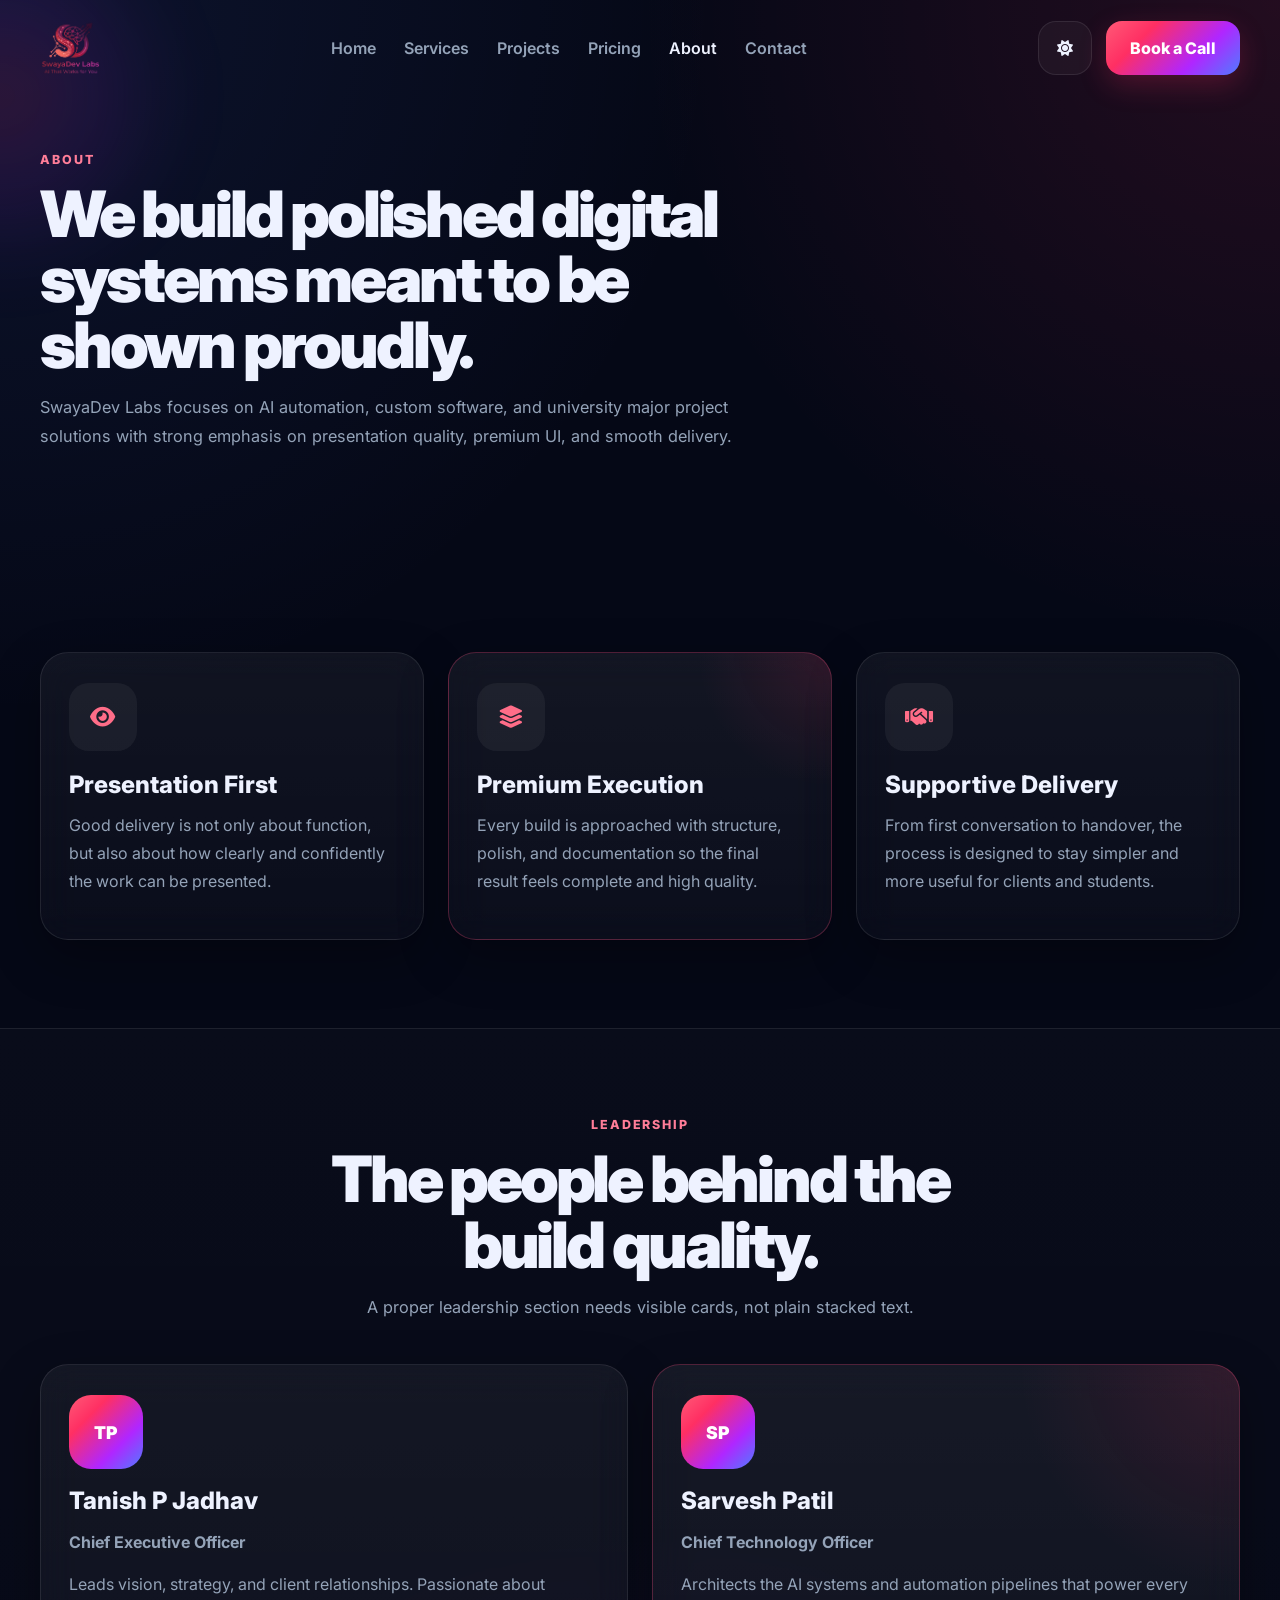
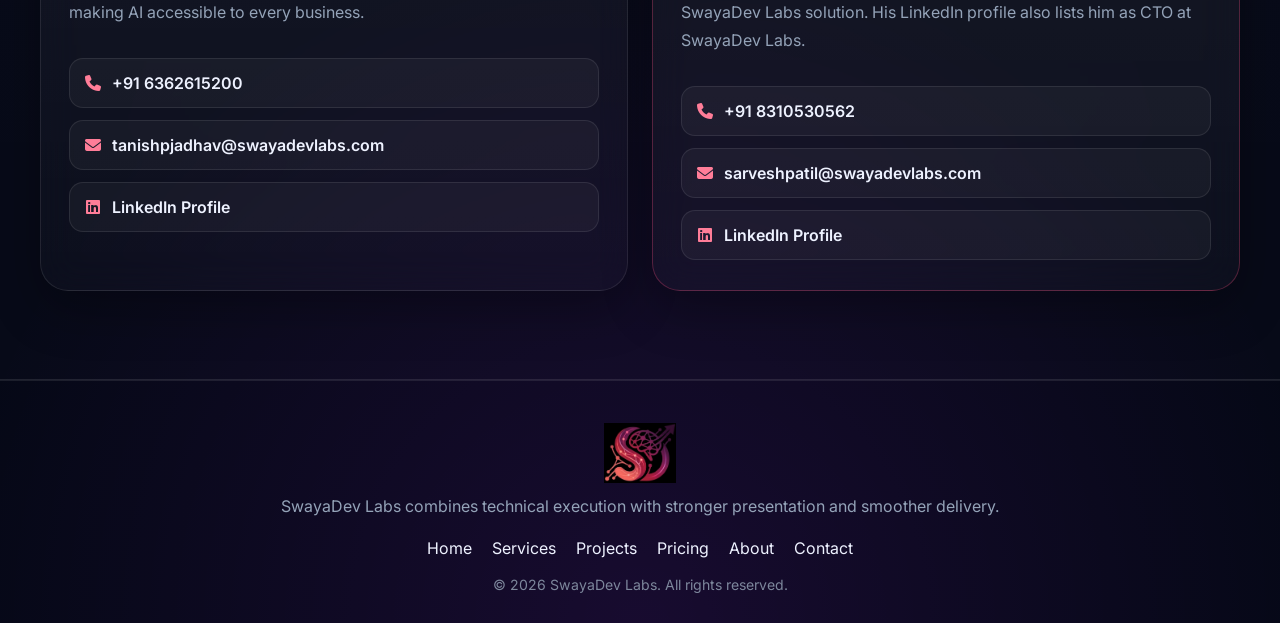
==== about.html @ 5467fce9 "New Update" ====
<!DOCTYPE html>
<html lang="en">
<head>
  <meta charset="UTF-8" />
  <meta name="viewport" content="width=device-width, initial-scale=1.0"/>
  <title>About | SwayaDev Labs</title>
  <link rel="stylesheet" href="style.css" />
  <link href="https://fonts.googleapis.com/css2?family=Inter:wght@300;400;500;600;700;800;900&display=swap" rel="stylesheet"/>
  <link rel="icon" type="image/png" href="Logo 2.1.jpeg" />
  <link rel="stylesheet" href="https://cdnjs.cloudflare.com/ajax/libs/font-awesome/6.5.0/css/all.min.css"/>
</head>
<body>
  <div class="cursor-glow"></div>
  <div class="noise-overlay"></div>

  <div class="page-shell">
    <nav class="topbar" id="topbar">
      <div class="container nav-wrap">
        <a href="index.html"><img src="Logo 2.0.1.1.png" alt="SwayaDev Labs" class="logo-img"></a>

        <ul class="nav-links" id="navLinks">
          <li><a href="index.html">Home</a></li>
          <li><a href="services.html">Services</a></li>
          <li><a href="projects.html">Projects</a></li>
          <li><a href="pricing.html">Pricing</a></li>
          <li><a class="active" href="about.html">About</a></li>
          <li><a href="contact.html">Contact</a></li>
        </ul>

        <div class="nav-right">
          <button class="theme-toggle" id="themeToggle" aria-label="Toggle theme"></button>
          <a href="contact.html" class="btn-primary">Book a Call</a>
          <button class="hamburger" id="hamburger" aria-label="Open menu">
            <span></span><span></span><span></span>
          </button>
        </div>
      </div>
    </nav>

    <section class="page-hero">
      <div class="container">
        <div class="section-head reveal">
          <div class="section-tag">About</div>
          <h1>We build polished digital systems meant to be shown proudly.</h1>
          <p>SwayaDev Labs focuses on AI automation, custom software, and university major project solutions with strong emphasis on presentation quality, premium UI, and smooth delivery.</p>
        </div>
      </div>
    </section>

    <section class="section">
      <div class="container">
        <div class="about-card-grid-fixed">
          <article class="about-card-fixed stagger-up">
            <div class="about-icon-fixed"><i class="fas fa-eye"></i></div>
            <h3>Presentation First</h3>
            <p>Good delivery is not only about function, but also about how clearly and confidently the work can be presented.</p>
          </article>

          <article class="about-card-fixed about-card-featured-fixed stagger-up">
            <div class="about-icon-fixed"><i class="fas fa-layer-group"></i></div>
            <h3>Premium Execution</h3>
            <p>Every build is approached with structure, polish, and documentation so the final result feels complete and high quality.</p>
          </article>

          <article class="about-card-fixed stagger-up">
            <div class="about-icon-fixed"><i class="fas fa-handshake"></i></div>
            <h3>Supportive Delivery</h3>
            <p>From first conversation to handover, the process is designed to stay simpler and more useful for clients and students.</p>
          </article>
        </div>
      </div>
    </section>

    <section class="section section-dark">
      <div class="container">
        <div class="section-head center reveal">
          <div class="section-tag">Leadership</div>
          <h2>The people behind the build quality.</h2>
          <p>A proper leadership section needs visible cards, not plain stacked text.</p>
        </div>

        <div class="leader-grid-fixed">
  <article class="leader-card-fixed stagger-up">
    <div class="leader-avatar-fixed">TP</div>
    <h3>Tanish P Jadhav</h3>
    <p class="leader-role-fixed">Chief Executive Officer</p>
    <p>Leads vision, strategy, and client relationships. Passionate about making AI accessible to every business.</p>

    <div class="leader-contact-fixed">
      <a href="tel:+916362615200"><i class="fas fa-phone"></i> +91 6362615200</a>
      <a href="mailto:tanishpjadhav@swayadevlabs.com"><i class="fas fa-envelope"></i> tanishpjadhav@swayadevlabs.com</a>
      <a href="https://www.linkedin.com/in/tanish-p-jadhav/" target="_blank" rel="noopener noreferrer">
        <i class="fab fa-linkedin"></i> LinkedIn Profile
      </a>
    </div>
  </article>

  <article class="leader-card-fixed leader-card-featured-fixed stagger-up">
    <div class="leader-avatar-fixed">SP</div>
    <h3>Sarvesh Patil</h3>
    <p class="leader-role-fixed">Chief Technology Officer</p>
    <p>Architects the AI systems and automation pipelines that power every SwayaDev Labs solution. His LinkedIn profile also lists him as CTO at SwayaDev Labs.</p>

    <div class="leader-contact-fixed">
      <a href="tel:+918310530562"><i class="fas fa-phone"></i> +91 8310530562</a>
      <a href="mailto:sarveshpatil@swayadevlabs.com"><i class="fas fa-envelope"></i> sarveshpatil@swayadevlabs.com</a>
      <a href="https://www.linkedin.com/in/sarvesh-patil-13b0a2276" target="_blank" rel="noopener noreferrer">
        <i class="fab fa-linkedin"></i> LinkedIn Profile
      </a>
    </div>
  </article>
</div>
      </div>
    </section>

    <footer class="footer">
      <div class="container">
        <img src="Logo 2.1.jpeg" alt="SwayaDev Labs" class="footer-logo-img">
        <p>SwayaDev Labs combines technical execution with stronger presentation and smoother delivery.</p>
        <div class="footer-links">
          <a href="index.html">Home</a>
          <a href="services.html">Services</a>
          <a href="projects.html">Projects</a>
          <a href="pricing.html">Pricing</a>
          <a href="about.html">About</a>
          <a href="contact.html">Contact</a>
        </div>
        <div class="copy">© 2026 SwayaDev Labs. All rights reserved.</div>
      </div>
    </footer>
  </div>

  <script src="script.js"></script>
</body>
</html>
---- style.css ----
*,
*::before,
*::after {
  margin: 0;
  padding: 0;
  box-sizing: border-box;
}

:root {
  --bg: #050816;
  --surface: rgba(15, 23, 42, 0.82);
  --border: rgba(255, 255, 255, 0.09);
  --text: #eef2ff;
  --muted: #94a3b8;
  --accent: #ff2f63;
  --success: #39d98a;
  --grad: linear-gradient(135deg, #ff5a77 0%, #ff2f63 28%, #b026ff 68%, #4f7cff 100%);
  --shadow: 0 18px 50px rgba(0, 0, 0, 0.30);
  --radius: 24px;
  --header-height: 96px;
}

body.light-mode {
  --bg: #f5f7ff;
  --surface: rgba(255, 255, 255, 0.9);
  --border: rgba(15, 23, 42, 0.08);
  --text: #101828;
  --muted: #475467;
  --shadow: 0 14px 34px rgba(15, 23, 42, 0.08);
}

html {
  scroll-behavior: smooth;
}

body {
  font-family: 'Inter', sans-serif;
  background:
    radial-gradient(circle at top left, rgba(79,124,255,0.10), transparent 28%),
    radial-gradient(circle at top right, rgba(255,47,99,0.12), transparent 25%),
    radial-gradient(circle at bottom center, rgba(176,38,255,0.11), transparent 30%),
    var(--bg);
  color: var(--text);
  overflow-x: hidden;
  transition: background 0.35s ease, color 0.35s ease;
  padding-top: var(--header-height);
}

a {
  color: inherit;
  text-decoration: none;
}

img {
  max-width: 100%;
  display: block;
}

input,
textarea,
button {
  font: inherit;
}

.noise-overlay {
  position: fixed;
  inset: 0;
  pointer-events: none;
  opacity: 0.18;
  background-image:
    linear-gradient(rgba(255,255,255,0.018) 1px, transparent 1px),
    linear-gradient(90deg, rgba(255,255,255,0.018) 1px, transparent 1px);
  background-size: 28px 28px;
  z-index: 0;
}

.cursor-glow {
  position: fixed;
  width: 400px;
  height: 400px;
  border-radius: 50%;
  background: radial-gradient(circle, rgba(255,47,99,0.16), rgba(176,38,255,0.10), transparent 66%);
  pointer-events: none;
  transform: translate(-50%, -50%);
  filter: blur(34px);
  z-index: 1;
}

.page-shell {
  position: relative;
  z-index: 2;
}

.container {
  width: min(1200px, calc(100% - 48px));
  margin: 0 auto;
}

.section {
  padding: 88px 0;
}

.section-tight {
  padding: 54px 0;
}

.page-hero {
  padding: 56px 0 70px;
}

.section-dark {
  background: linear-gradient(180deg, rgba(255,255,255,0.02), rgba(255,255,255,0.01));
  border-top: 1px solid var(--border);
  border-bottom: 1px solid var(--border);
}

.section-tag {
  color: #ff7d98;
  text-transform: uppercase;
  letter-spacing: 0.16em;
  font-weight: 800;
  font-size: 0.78rem;
  margin-bottom: 14px;
}

.section-head {
  max-width: 760px;
  margin-bottom: 42px;
}

.section-head.center {
  text-align: center;
  margin-left: auto;
  margin-right: auto;
}

.section-head h1,
.section-head h2 {
  font-size: clamp(2.2rem, 5vw, 4.8rem);
  line-height: 1.02;
  font-weight: 900;
  letter-spacing: -0.05em;
  margin-bottom: 16px;
}

.section-head p {
  color: var(--muted);
  line-height: 1.8;
  font-size: 1.02rem;
  max-width: 760px;
}

.gradient-text {
  background: var(--grad);
  -webkit-background-clip: text;
  -webkit-text-fill-color: transparent;
}

.topbar {
  position: fixed;
  top: 0;
  left: 0;
  width: 100%;
  z-index: 1000;
  min-height: var(--header-height);
  padding: 14px 0;
  display: flex;
  align-items: center;
  transition: all 0.3s ease;
}

.topbar.scrolled {
  background: rgba(5, 8, 22, 0.76);
  backdrop-filter: blur(18px);
  box-shadow: 0 1px 0 var(--border);
}

body.light-mode .topbar.scrolled {
  background: rgba(255,255,255,0.82);
}

.nav-wrap {
  display: flex;
  align-items: center;
  justify-content: space-between;
  gap: 20px;
}

.logo-img {
  height: 56px;
  width: auto;
  object-fit: contain;
  flex-shrink: 0;
}

.nav-links {
  list-style: none;
  display: flex;
  align-items: center;
  gap: 28px;
  flex: 1;
  justify-content: center;
}

.nav-links a {
  font-size: 1rem;
  color: var(--muted);
  font-weight: 600;
}

.nav-links a:hover,
.nav-links a.active {
  color: var(--text);
}

.nav-right {
  display: flex;
  align-items: center;
  gap: 14px;
  flex-shrink: 0;
}

.theme-toggle,
.hamburger {
  width: 54px;
  height: 54px;
  border-radius: 18px;
  border: 1px solid var(--border);
  background: rgba(255,255,255,0.04);
  color: var(--text);
  cursor: pointer;
}

.theme-toggle {
  display: inline-flex;
  align-items: center;
  justify-content: center;
}

.hamburger {
  display: none;
  flex-direction: column;
  justify-content: center;
  align-items: center;
  gap: 5px;
}

.hamburger span {
  width: 18px;
  height: 2px;
  background: var(--text);
  border-radius: 999px;
}

.btn-primary,
.btn-secondary {
  display: inline-flex;
  align-items: center;
  justify-content: center;
  min-height: 54px;
  padding: 14px 24px;
  border-radius: 16px;
  font-weight: 800;
  transition: transform 0.2s ease;
}

.btn-primary {
  background: var(--grad);
  color: #fff;
  box-shadow: 0 10px 28px rgba(255,47,99,0.22);
}

.btn-secondary {
  background: rgba(255,255,255,0.04);
  border: 1px solid var(--border);
  color: var(--text);
}

.btn-primary:hover,
.btn-secondary:hover {
  transform: translateY(-2px);
}

.hero {
  padding: 64px 0 92px;
}

.hero-grid {
  display: grid;
  grid-template-columns: minmax(0, 1fr) minmax(420px, 560px);
  gap: 56px;
  align-items: center;
}

.hero-copy h1 {
  font-size: clamp(2.8rem, 6vw, 5.4rem);
  line-height: 0.98;
  font-weight: 900;
  letter-spacing: -0.06em;
  margin-bottom: 18px;
}

.hero-copy p {
  color: var(--muted);
  line-height: 1.85;
  font-size: 1.04rem;
  margin-bottom: 28px;
  max-width: 680px;
}

.hero-actions {
  display: flex;
  gap: 14px;
  flex-wrap: wrap;
  margin-bottom: 24px;
}

.hero-pills {
  display: flex;
  flex-wrap: wrap;
  gap: 12px;
}

.hero-pill {
  padding: 10px 14px;
  border: 1px solid var(--border);
  border-radius: 999px;
  background: rgba(255,255,255,0.04);
  color: var(--text);
  font-size: 0.9rem;
}

.hero-visual {
  min-width: 0;
}

.hero-showcase {
  position: relative;
  padding: 28px 0;
}

.showcase-main-card {
  position: relative;
  border-radius: 34px;
  border: 1px solid var(--border);
  background:
    radial-gradient(circle at top right, rgba(255,47,99,0.10), transparent 26%),
    radial-gradient(circle at bottom left, rgba(79,124,255,0.10), transparent 24%),
    linear-gradient(180deg, rgba(255,255,255,0.05), rgba(255,255,255,0.025));
  backdrop-filter: blur(18px);
  box-shadow: var(--shadow);
  padding: 28px;
  min-height: 520px;
  overflow: hidden;
}

.showcase-top {
  display: flex;
  justify-content: space-between;
  align-items: flex-start;
  gap: 18px;
  margin-bottom: 18px;
}

.showcase-top h3 {
  font-size: 1.7rem;
  line-height: 1.15;
  font-weight: 800;
  max-width: 320px;
}

.showcase-mini-pill {
  padding: 12px 16px;
  border-radius: 999px;
  border: 1px solid var(--border);
  background: rgba(255,255,255,0.05);
  font-size: 0.9rem;
  font-weight: 800;
  white-space: nowrap;
}

.showcase-text {
  color: var(--muted);
  line-height: 1.8;
  margin-bottom: 22px;
  max-width: 92%;
}

.showcase-stats {
  display: grid;
  grid-template-columns: repeat(2, 1fr);
  gap: 16px;
  margin-bottom: 22px;
}

.mini-stat-card {
  border: 1px solid var(--border);
  background: rgba(255,255,255,0.04);
  border-radius: 22px;
  padding: 18px;
}

.mini-stat-label {
  display: inline-block;
  color: #ff8da5;
  font-size: 0.78rem;
  font-weight: 800;
  text-transform: uppercase;
  letter-spacing: 0.12em;
  margin-bottom: 10px;
}

.mini-stat-card strong {
  display: block;
  font-size: 1.6rem;
  line-height: 1;
  margin-bottom: 8px;
}

.mini-stat-card p {
  color: var(--muted);
  line-height: 1.6;
  font-size: 0.95rem;
}

.showcase-chart-card {
  position: relative;
  border: 1px solid var(--border);
  background: rgba(255,255,255,0.04);
  border-radius: 28px;
  padding: 20px;
  min-height: 180px;
}

.hero-chart-label {
  display: inline-flex;
  padding: 10px 16px;
  border-radius: 999px;
  background: rgba(255,255,255,0.05);
  border: 1px solid var(--border);
  font-size: 0.92rem;
  font-weight: 800;
  margin-bottom: 18px;
}

.clean-bars {
  height: 110px;
  display: flex;
  align-items: flex-end;
  gap: 14px;
}

.clean-bars span {
  flex: 1;
  background: var(--grad);
  border-radius: 20px 20px 10px 10px;
  box-shadow: 0 12px 30px rgba(176, 38, 255, 0.16);
  animation: upDown 3s ease-in-out infinite;
}

.clean-bars span:nth-child(2) { animation-delay: .15s; }
.clean-bars span:nth-child(3) { animation-delay: .3s; }
.clean-bars span:nth-child(4) { animation-delay: .45s; }
.clean-bars span:nth-child(5) { animation-delay: .6s; }

.floating-note {
  position: absolute;
  display: inline-flex;
  align-items: center;
  gap: 10px;
  padding: 12px 16px;
  border-radius: 999px;
  border: 1px solid var(--border);
  background: var(--surface);
  backdrop-filter: blur(18px);
  box-shadow: var(--shadow);
  font-size: 0.9rem;
  font-weight: 700;
}

.note-one {
  top: 0;
  right: -12px;
}

.note-two {
  bottom: 8px;
  left: -18px;
}

.stats-grid,
.services-grid {
  display: grid;
  gap: 24px;
}

.stats-grid {
  grid-template-columns: repeat(4, 1fr);
}

.services-grid {
  grid-template-columns: repeat(3, 1fr);
}

.card,
.service-card,
.testimonial-card {
  background: linear-gradient(180deg, rgba(255,255,255,0.05), rgba(255,255,255,0.025));
  border: 1px solid var(--border);
  border-radius: 28px;
  box-shadow: var(--shadow);
  backdrop-filter: blur(18px);
  padding: 30px 26px;
}

.stat-card {
  text-align: center;
}

.stat-card h2 {
  font-size: 2.6rem;
  font-weight: 900;
  background: var(--grad);
  -webkit-background-clip: text;
  -webkit-text-fill-color: transparent;
}

.stat-card p {
  margin-top: 8px;
  color: var(--muted);
}

.icon-box {
  width: 68px;
  height: 68px;
  border-radius: 20px;
  background: rgba(255,255,255,0.05);
  color: #ff6d88;
  display: inline-flex;
  align-items: center;
  justify-content: center;
  font-size: 1.4rem;
  margin-bottom: 20px;
}

.service-card h3 {
  font-size: 1.35rem;
  margin-bottom: 12px;
  font-weight: 800;
}

.service-card p {
  color: var(--muted);
  line-height: 1.75;
  font-size: 1rem;
}

.service-card.featured {
  border-color: rgba(255,77,125,0.28);
  background:
    radial-gradient(circle at top right, rgba(255,47,99,0.12), transparent 28%),
    linear-gradient(180deg, rgba(255,255,255,0.06), rgba(255,255,255,0.028));
}

.badge {
  display: inline-flex;
  align-items: center;
  gap: 8px;
  padding: 8px 14px;
  border-radius: 999px;
  background: rgba(255,255,255,0.05);
  border: 1px solid var(--border);
  color: var(--text);
  font-size: 0.82rem;
  font-weight: 800;
  margin-bottom: 16px;
}

.badge.success {
  color: #7ef0b9;
}

.reveal,
.reveal-left,
.zoom-reveal,
.stagger-up {
  opacity: 0;
  transition: all 0.8s cubic-bezier(0.22, 1, 0.36, 1);
}

.reveal {
  transform: translateY(50px);
  filter: blur(10px);
}

.reveal-left {
  transform: translateX(-60px);
  filter: blur(10px);
}

.zoom-reveal {
  transform: scale(0.94);
  filter: blur(12px);
}

.stagger-up {
  transform: translateY(45px);
  filter: blur(8px);
}

.reveal.visible,
.reveal-left.visible,
.zoom-reveal.visible,
.stagger-up.visible {
  opacity: 1;
  transform: none;
  filter: blur(0);
}

.testimonial-slider {
  overflow: hidden;
  position: relative;
}

.testimonial-track {
  display: flex;
  width: 300%;
  transition: transform 0.6s ease;
}

.testimonial-card {
  flex: 0 0 100%;
  width: 100%;
}

.testimonial-card h3 {
  font-size: 1.2rem;
  margin-bottom: 10px;
}

.testimonial-card p {
  color: var(--muted);
  line-height: 1.7;
}

.testimonial-meta {
  display: flex;
  align-items: center;
  gap: 14px;
  margin-top: 18px;
}

.testimonial-avatar {
  width: 52px;
  height: 52px;
  border-radius: 16px;
  background: var(--grad);
  color: white;
  display: inline-flex;
  align-items: center;
  justify-content: center;
  font-weight: 800;
}

.slider-dots {
  display: flex;
  justify-content: center;
  gap: 10px;
  margin-top: 18px;
}

.slider-dot {
  width: 10px;
  height: 10px;
  border-radius: 999px;
  border: none;
  background: rgba(255,255,255,0.18);
  cursor: pointer;
}

.slider-dot.active {
  background: var(--accent);
}

.contact-form {
  display: grid;
  gap: 16px;
}

.form-row {
  display: grid;
  grid-template-columns: 1fr 1fr;
  gap: 16px;
}

.contact-form input,
.contact-form textarea {
  width: 100%;
  padding: 14px 16px;
  border-radius: 14px;
  border: 1px solid var(--border);
  background: rgba(255,255,255,0.04);
  color: var(--text);
  outline: none;
}

.contact-form textarea {
  resize: vertical;
  min-height: 160px;
}

.contact-form input::placeholder,
.contact-form textarea::placeholder {
  color: var(--muted);
}

.contact-form button {
  border: none;
  cursor: pointer;
}

.footer {
  border-top: 1px solid var(--border);
  padding: 42px 0 30px;
  text-align: center;
}

.footer-logo-img {
  height: 60px;
  margin: 0 auto 10px;
}

.footer p {
  color: var(--muted);
  line-height: 1.7;
}

.footer-links {
  display: flex;
  justify-content: center;
  flex-wrap: wrap;
  gap: 20px;
  margin: 18px 0;
}

.copy {
  color: #7d879c;
  font-size: 0.88rem;
}

@keyframes upDown {
  0%, 100% { transform: scaleY(1); opacity: 0.95; }
  50% { transform: scaleY(1.08); opacity: 1; }
}

@media (max-width: 1180px) {
  .hero-grid {
    grid-template-columns: 1fr;
  }

  .stats-grid {
    grid-template-columns: repeat(2, 1fr);
  }

  .services-grid {
    grid-template-columns: 1fr;
  }
 
  .floating-note {
    position: static;
    margin-top: 14px;
  }
}

@media (max-width: 820px) {
  .nav-links {
    display: none;
    position: fixed;
    top: calc(var(--header-height) - 4px);
    left: 20px;
    right: 20px;
    padding: 22px;
    border-radius: 22px;
    background: rgba(8, 12, 28, 0.96);
    border: 1px solid var(--border);
    flex-direction: column;
    align-items: flex-start;
    gap: 18px;
    box-shadow: var(--shadow);
  }

  body.light-mode .nav-links {
    background: rgba(255,255,255,0.98);
  }

  .nav-links.open {
    display: flex;
  }

  .hamburger {
    display: inline-flex;
  }

  .topbar .btn-primary {
    display: none;
  }

  .stats-grid {
    grid-template-columns: 1fr;
  }

  .section-head h1,
  .section-head h2 {
    font-size: clamp(2.1rem, 8vw, 3.4rem);
  }

  .showcase-top {
    flex-direction: column;
    align-items: flex-start;
  }

  .showcase-stats,
  .form-row {
    grid-template-columns: 1fr;
  }
}

@media (max-width: 560px) {
  :root {
    --header-height: 84px;
  }

  .container {
    width: min(100%, calc(100% - 24px));
  }

  .hero {
    padding: 40px 0 74px;
  }

  .page-hero {
    padding: 36px 0 54px;
  }

  .section {
    padding: 74px 0;
  }

  .hero-copy h1 {
    font-size: clamp(2.3rem, 11vw, 3.6rem);
  }

  .hero-actions {
    flex-direction: column;
  }

  .btn-primary,
  .btn-secondary {
    width: 100%;
  }

  .hero-pills {
    flex-direction: column;
  }

  .showcase-main-card {
    padding: 22px;
    min-height: auto;
  }

  .showcase-top h3 {
    font-size: 1.4rem;
    max-width: 100%;
  }

  .clean-bars {
    height: 90px;
    gap: 10px;
  }

  .logo-img {
    height: 50px;
  }
}
.project-grid-clean {
  display: grid !important;
  grid-template-columns: repeat(3, minmax(0, 1fr)) !important;
  gap: 24px !important;
}

.project-box-clean {
  display: flex !important;
  flex-direction: column !important;
  min-height: 100% !important;
  padding: 28px !important;
  border-radius: 28px !important;
  border: 1px solid var(--border) !important;
  background: linear-gradient(180deg, rgba(255,255,255,0.05), rgba(255,255,255,0.025)) !important;
  box-shadow: var(--shadow) !important;
  backdrop-filter: blur(18px) !important;
}

.project-box-clean.featured-clean {
  border-color: rgba(255,77,125,0.28) !important;
  background:
    radial-gradient(circle at top right, rgba(255,47,99,0.12), transparent 28%),
    linear-gradient(180deg, rgba(255,255,255,0.06), rgba(255,255,255,0.028)) !important;
}

.project-top-clean {
  display: flex !important;
  justify-content: space-between !important;
  align-items: center !important;
  gap: 12px !important;
  flex-wrap: wrap !important;
  margin-bottom: 18px !important;
}

.project-badge-clean,
.project-tag-clean {
  display: inline-flex !important;
  align-items: center !important;
  padding: 9px 14px !important;
  border-radius: 999px !important;
  border: 1px solid var(--border) !important;
  background: rgba(255,255,255,0.05) !important;
  font-size: 0.82rem !important;
  font-weight: 800 !important;
  line-height: 1 !important;
}

.project-badge-clean {
  color: #7ef0b9 !important;
}

.project-tag-clean {
  color: var(--text) !important;
}

.project-box-clean h3 {
  font-size: 1.5rem !important;
  line-height: 1.2 !important;
  margin: 0 0 12px !important;
  font-weight: 800 !important;
}

.project-box-clean p {
  color: var(--muted) !important;
  line-height: 1.75 !important;
  margin: 0 0 18px !important;
}

.project-box-clean ul {
  list-style: none !important;
  padding: 0 !important;
  margin: auto 0 0 !important;
  display: grid !important;
  gap: 10px !important;
}

.project-box-clean ul li {
  position: relative !important;
  padding-left: 18px !important;
  margin: 0 !important;
  color: var(--text) !important;
  line-height: 1.6 !important;
}

.project-box-clean ul li::before {
  content: "" !important;
  position: absolute !important;
  left: 0 !important;
  top: 10px !important;
  width: 7px !important;
  height: 7px !important;
  border-radius: 50% !important;
  background: linear-gradient(135deg, #ff5a77, #4f7cff) !important;
}

.project-btn-clean {
  margin-top: auto !important;
  width: fit-content !important;
}

@media (max-width: 1180px) {
  .project-grid-clean {
    grid-template-columns: repeat(2, minmax(0, 1fr)) !important;
  }
}

@media (max-width: 820px) {
  .project-grid-clean {
    grid-template-columns: 1fr !important;
  }
}
.about-card-grid-fixed,
.leader-grid-fixed,
.price-card-grid-fixed {
  display: grid !important;
  gap: 24px !important;
}

.about-card-grid-fixed {
  grid-template-columns: repeat(3, minmax(0, 1fr)) !important;
}

.leader-grid-fixed,
.price-card-grid-fixed {
  grid-template-columns: repeat(2, minmax(0, 1fr)) !important;
}

.about-card-fixed,
.leader-card-fixed,
.price-card-fixed {
  display: flex !important;
  flex-direction: column !important;
  min-height: 100% !important;
  padding: 30px 28px !important;
  border-radius: 28px !important;
  border: 1px solid var(--border) !important;
  background: linear-gradient(180deg, rgba(255,255,255,0.05), rgba(255,255,255,0.025)) !important;
  box-shadow: var(--shadow) !important;
  backdrop-filter: blur(18px) !important;
}

.about-card-featured-fixed,
.leader-card-featured-fixed,
.price-card-featured-fixed {
  border-color: rgba(255,77,125,0.28) !important;
  background:
    radial-gradient(circle at top right, rgba(255,47,99,0.12), transparent 28%),
    linear-gradient(180deg, rgba(255,255,255,0.06), rgba(255,255,255,0.028)) !important;
}

.about-icon-fixed {
  width: 68px !important;
  height: 68px !important;
  border-radius: 20px !important;
  background: rgba(255,255,255,0.05) !important;
  color: #ff6d88 !important;
  display: inline-flex !important;
  align-items: center !important;
  justify-content: center !important;
  font-size: 1.4rem !important;
  margin-bottom: 20px !important;
}

.about-card-fixed h3,
.leader-card-fixed h3,
.price-card-fixed h3 {
  font-size: 1.5rem !important;
  line-height: 1.2 !important;
  margin: 0 0 12px !important;
  font-weight: 800 !important;
}

.about-card-fixed p,
.leader-card-fixed p,
.price-card-fixed p {
  color: var(--muted) !important;
  line-height: 1.75 !important;
  margin: 0 0 14px !important;
}

.leader-avatar-fixed {
  width: 74px !important;
  height: 74px !important;
  border-radius: 22px !important;
  display: inline-flex !important;
  align-items: center !important;
  justify-content: center !important;
  background: var(--grad) !important;
  color: #fff !important;
  font-weight: 900 !important;
  font-size: 1.1rem !important;
  margin-bottom: 18px !important;
}

.leader-role-fixed {
  color: #ff8da5 !important;
  font-weight: 700 !important;
  margin-bottom: 12px !important;
}

.leader-tags-fixed {
  display: flex !important;
  flex-wrap: wrap !important;
  gap: 10px !important;
  margin-top: auto !important;
  padding-top: 10px !important;
}

.leader-tags-fixed span {
  padding: 10px 14px !important;
  border-radius: 999px !important;
  border: 1px solid var(--border) !important;
  background: rgba(255,255,255,0.04) !important;
  font-size: 0.88rem !important;
  font-weight: 700 !important;
  color: var(--text) !important;
}

.price-badge-fixed {
  display: inline-flex !important;
  width: fit-content !important;
  padding: 9px 14px !important;
  border-radius: 999px !important;
  border: 1px solid var(--border) !important;
  background: rgba(255,255,255,0.05) !important;
  font-size: 0.82rem !important;
  font-weight: 800 !important;
  margin-bottom: 18px !important;
  color: var(--text) !important;
}

.price-value-fixed {
  font-size: 2rem !important;
  font-weight: 900 !important;
  line-height: 1.1 !important;
  margin: 0 0 14px !important;
  background: var(--grad) !important;
  -webkit-background-clip: text !important;
  -webkit-text-fill-color: transparent !important;
}

.price-points-fixed {
  list-style: none !important;
  padding: 0 !important;
  margin: 0 0 22px !important;
  display: grid !important;
  gap: 10px !important;
}

.price-points-fixed li {
  position: relative !important;
  padding-left: 18px !important;
  color: var(--text) !important;
  line-height: 1.6 !important;
  margin: 0 !important;
}

.price-points-fixed li::before {
  content: "" !important;
  position: absolute !important;
  left: 0 !important;
  top: 10px !important;
  width: 7px !important;
  height: 7px !important;
  border-radius: 50% !important;
  background: linear-gradient(135deg, #ff5a77, #4f7cff) !important;
}

.price-btn-fixed {
  margin-top: auto !important;
  width: fit-content !important;
}

@media (max-width: 1180px) {
  .about-card-grid-fixed {
    grid-template-columns: 1fr !important;
  }

  .leader-grid-fixed,
  .price-card-grid-fixed {
    grid-template-columns: 1fr !important;
  }
}
.leader-contact-fixed {
  display: grid !important;
  gap: 12px !important;
  margin-top: 18px !important;
}

.leader-contact-fixed a {
  display: flex !important;
  align-items: center !important;
  gap: 10px !important;
  padding: 12px 14px !important;
  border-radius: 14px !important;
  border: 1px solid var(--border) !important;
  background: rgba(255,255,255,0.04) !important;
  color: var(--text) !important;
  text-decoration: none !important;
  font-weight: 600 !important;
  line-height: 1.5 !important;
  transition: transform 0.2s ease, border-color 0.2s ease !important;
}

.leader-contact-fixed a:hover {
  transform: translateY(-2px) !important;
  border-color: rgba(255,77,125,0.28) !important;
}

.leader-contact-fixed i {
  color: #ff7d98 !important;
  width: 18px !important;
  text-align: center !important;
}
.form-row-3 {
  display: grid;
  grid-template-columns: repeat(3, 1fr);
  gap: 16px;
}

@media (max-width: 980px) {
  .form-row-3 {
    grid-template-columns: 1fr;
  }
}
.form-row-3 {
  display: grid;
  grid-template-columns: repeat(3, 1fr);
  gap: 16px;
}

.form-status {
  margin-top: 14px;
  font-size: 0.95rem;
  font-weight: 600;
  min-height: 24px;
  color: var(--muted);
}

.form-status.success {
  color: #7ef0b9;
}

.form-status.error {
  color: #ff8da5;
}

.contact-form button[disabled] {
  opacity: 0.7;
  cursor: not-allowed;
}

@media (max-width: 980px) {
  .form-row-3 {
    grid-template-columns: 1fr;
  }
}
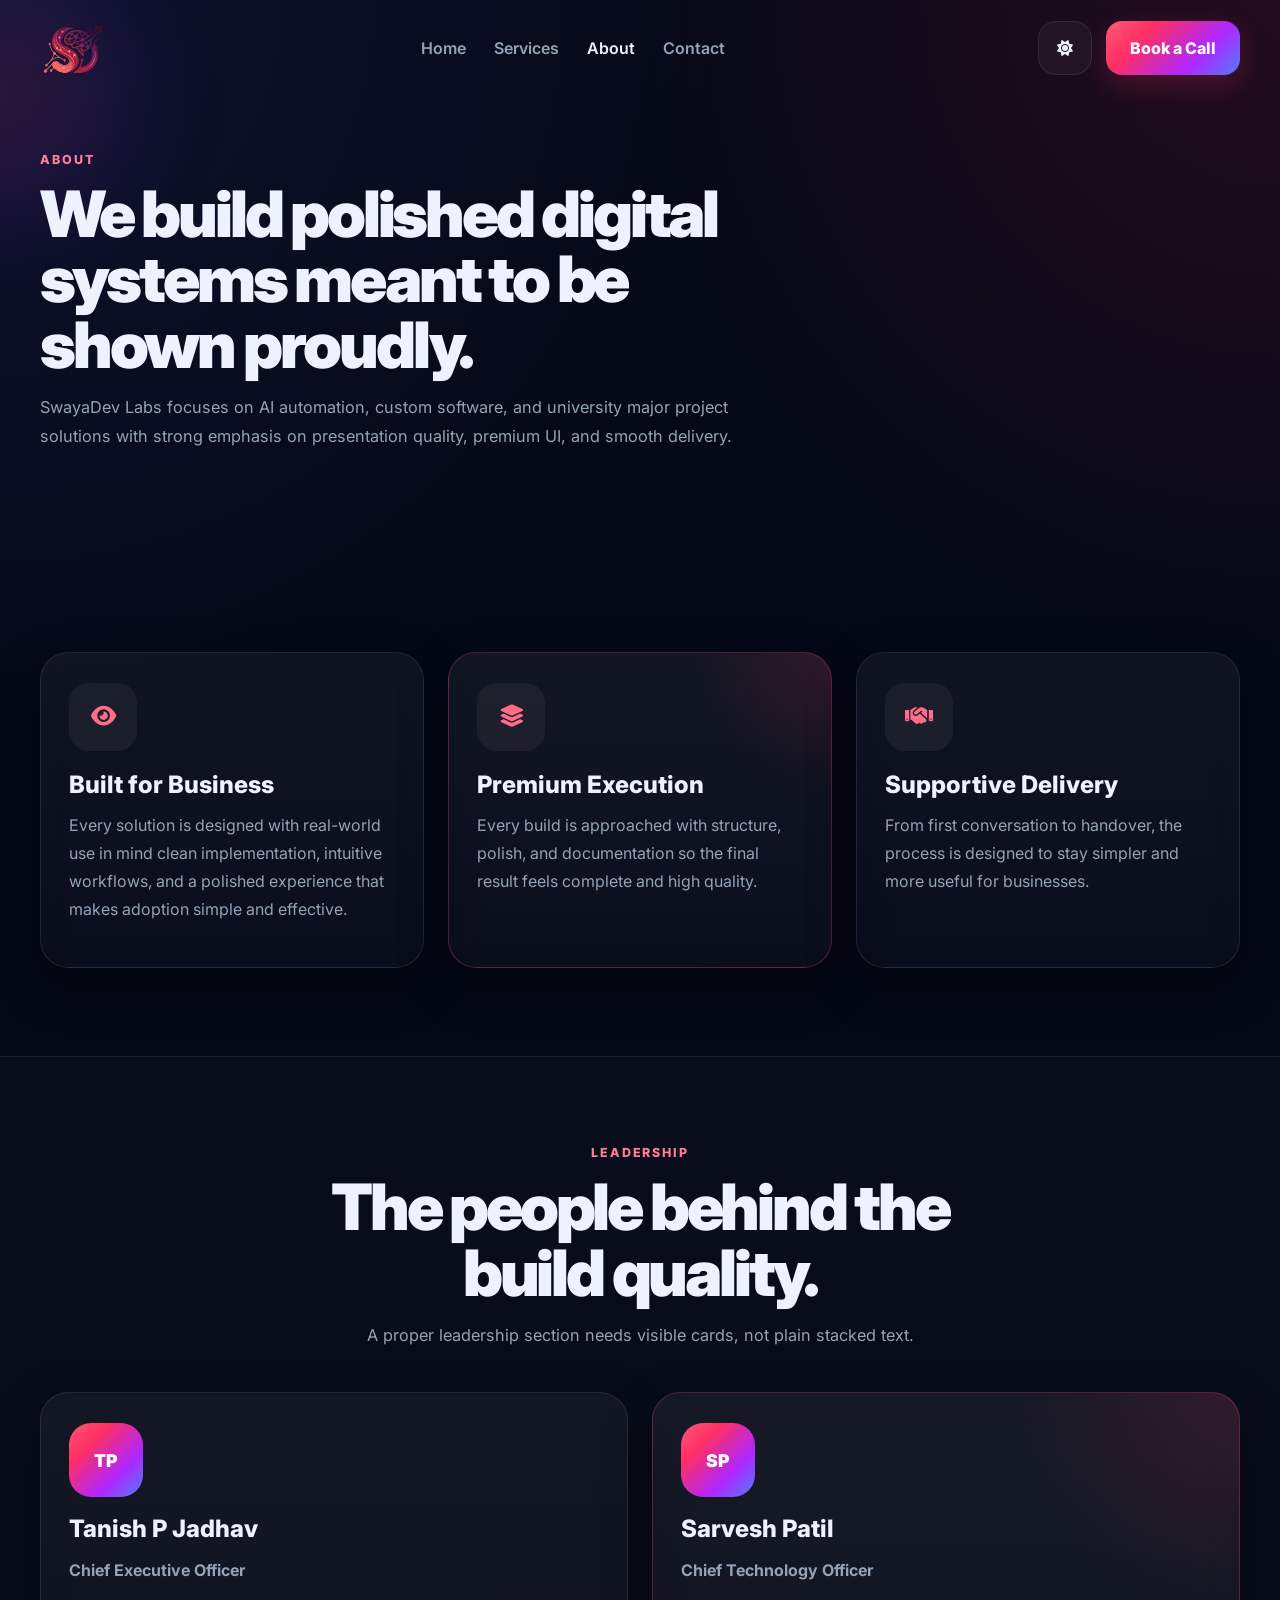
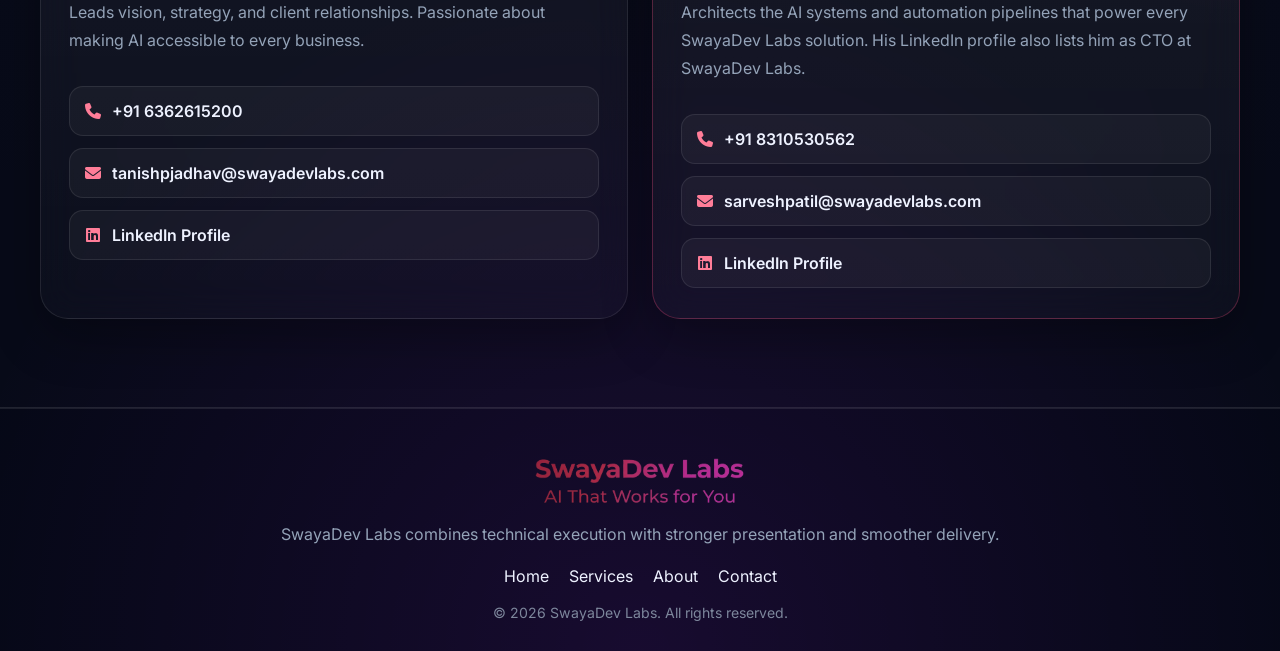
==== commit 4e5226d4: "Add files via upload" ====
--- a/about.html
+++ b/about.html
@@ -1,135 +1,131 @@
-<!DOCTYPE html>
-<html lang="en">
-<head>
-  <meta charset="UTF-8" />
-  <meta name="viewport" content="width=device-width, initial-scale=1.0"/>
-  <title>About | SwayaDev Labs</title>
-  <link rel="stylesheet" href="style.css" />
-  <link href="https://fonts.googleapis.com/css2?family=Inter:wght@300;400;500;600;700;800;900&display=swap" rel="stylesheet"/>
-  <link rel="icon" type="image/png" href="Logo 2.1.jpeg" />
-  <link rel="stylesheet" href="https://cdnjs.cloudflare.com/ajax/libs/font-awesome/6.5.0/css/all.min.css"/>
-</head>
-<body>
-  <div class="cursor-glow"></div>
-  <div class="noise-overlay"></div>
-
-  <div class="page-shell">
-    <nav class="topbar" id="topbar">
-      <div class="container nav-wrap">
-        <a href="index.html"><img src="Logo 2.0.1.1.png" alt="SwayaDev Labs" class="logo-img"></a>
-
-        <ul class="nav-links" id="navLinks">
-          <li><a href="index.html">Home</a></li>
-          <li><a href="services.html">Services</a></li>
-          <li><a href="projects.html">Projects</a></li>
-          <li><a href="pricing.html">Pricing</a></li>
-          <li><a class="active" href="about.html">About</a></li>
-          <li><a href="contact.html">Contact</a></li>
-        </ul>
-
-        <div class="nav-right">
-          <button class="theme-toggle" id="themeToggle" aria-label="Toggle theme"></button>
-          <a href="contact.html" class="btn-primary">Book a Call</a>
-          <button class="hamburger" id="hamburger" aria-label="Open menu">
-            <span></span><span></span><span></span>
-          </button>
-        </div>
-      </div>
-    </nav>
-
-    <section class="page-hero">
-      <div class="container">
-        <div class="section-head reveal">
-          <div class="section-tag">About</div>
-          <h1>We build polished digital systems meant to be shown proudly.</h1>
-          <p>SwayaDev Labs focuses on AI automation, custom software, and university major project solutions with strong emphasis on presentation quality, premium UI, and smooth delivery.</p>
-        </div>
-      </div>
-    </section>
-
-    <section class="section">
-      <div class="container">
-        <div class="about-card-grid-fixed">
-          <article class="about-card-fixed stagger-up">
-            <div class="about-icon-fixed"><i class="fas fa-eye"></i></div>
-            <h3>Presentation First</h3>
-            <p>Good delivery is not only about function, but also about how clearly and confidently the work can be presented.</p>
-          </article>
-
-          <article class="about-card-fixed about-card-featured-fixed stagger-up">
-            <div class="about-icon-fixed"><i class="fas fa-layer-group"></i></div>
-            <h3>Premium Execution</h3>
-            <p>Every build is approached with structure, polish, and documentation so the final result feels complete and high quality.</p>
-          </article>
-
-          <article class="about-card-fixed stagger-up">
-            <div class="about-icon-fixed"><i class="fas fa-handshake"></i></div>
-            <h3>Supportive Delivery</h3>
-            <p>From first conversation to handover, the process is designed to stay simpler and more useful for clients and students.</p>
-          </article>
-        </div>
-      </div>
-    </section>
-
-    <section class="section section-dark">
-      <div class="container">
-        <div class="section-head center reveal">
-          <div class="section-tag">Leadership</div>
-          <h2>The people behind the build quality.</h2>
-          <p>A proper leadership section needs visible cards, not plain stacked text.</p>
-        </div>
-
-        <div class="leader-grid-fixed">
-  <article class="leader-card-fixed stagger-up">
-    <div class="leader-avatar-fixed">TP</div>
-    <h3>Tanish P Jadhav</h3>
-    <p class="leader-role-fixed">Chief Executive Officer</p>
-    <p>Leads vision, strategy, and client relationships. Passionate about making AI accessible to every business.</p>
-
-    <div class="leader-contact-fixed">
-      <a href="tel:+916362615200"><i class="fas fa-phone"></i> +91 6362615200</a>
-      <a href="mailto:tanishpjadhav@swayadevlabs.com"><i class="fas fa-envelope"></i> tanishpjadhav@swayadevlabs.com</a>
-      <a href="https://www.linkedin.com/in/tanish-p-jadhav/" target="_blank" rel="noopener noreferrer">
-        <i class="fab fa-linkedin"></i> LinkedIn Profile
-      </a>
-    </div>
-  </article>
-
-  <article class="leader-card-fixed leader-card-featured-fixed stagger-up">
-    <div class="leader-avatar-fixed">SP</div>
-    <h3>Sarvesh Patil</h3>
-    <p class="leader-role-fixed">Chief Technology Officer</p>
-    <p>Architects the AI systems and automation pipelines that power every SwayaDev Labs solution. His LinkedIn profile also lists him as CTO at SwayaDev Labs.</p>
-
-    <div class="leader-contact-fixed">
-      <a href="tel:+918310530562"><i class="fas fa-phone"></i> +91 8310530562</a>
-      <a href="mailto:sarveshpatil@swayadevlabs.com"><i class="fas fa-envelope"></i> sarveshpatil@swayadevlabs.com</a>
-      <a href="https://www.linkedin.com/in/sarvesh-patil-13b0a2276" target="_blank" rel="noopener noreferrer">
-        <i class="fab fa-linkedin"></i> LinkedIn Profile
-      </a>
-    </div>
-  </article>
-</div>
-      </div>
-    </section>
-
-    <footer class="footer">
-      <div class="container">
-        <img src="Logo 2.1.jpeg" alt="SwayaDev Labs" class="footer-logo-img">
-        <p>SwayaDev Labs combines technical execution with stronger presentation and smoother delivery.</p>
-        <div class="footer-links">
-          <a href="index.html">Home</a>
-          <a href="services.html">Services</a>
-          <a href="projects.html">Projects</a>
-          <a href="pricing.html">Pricing</a>
-          <a href="about.html">About</a>
-          <a href="contact.html">Contact</a>
-        </div>
-        <div class="copy">© 2026 SwayaDev Labs. All rights reserved.</div>
-      </div>
-    </footer>
-  </div>
-
-  <script src="script.js"></script>
-</body>
-</html>
+<!DOCTYPE html>
+<html lang="en">
+<head>
+  <meta charset="UTF-8" />
+  <meta name="viewport" content="width=device-width, initial-scale=1.0"/>
+  <title>About | SwayaDev Labs</title>
+  <link rel="stylesheet" href="style.css" />
+  <link href="https://fonts.googleapis.com/css2?family=Inter:wght@300;400;500;600;700;800;900&display=swap" rel="stylesheet"/>
+  <link rel="icon" type="image/png" href="Just Logo.png" />
+  <link rel="stylesheet" href="https://cdnjs.cloudflare.com/ajax/libs/font-awesome/6.5.0/css/all.min.css"/>
+</head>
+<body>
+  <div class="cursor-glow"></div>
+  <div class="noise-overlay"></div>
+
+  <div class="page-shell">
+    <nav class="topbar" id="topbar">
+      <div class="container nav-wrap">
+        <a href="index.html"><img src="Just Logo.png" alt="SwayaDev Labs" class="logo-img"></a>
+
+        <ul class="nav-links" id="navLinks">
+          <li><a href="index.html">Home</a></li>
+          <li><a href="services.html">Services</a></li>
+          <li><a class="active" href="about.html">About</a></li>
+          <li><a href="contact.html">Contact</a></li>
+        </ul>
+
+        <div class="nav-right">
+          <button class="theme-toggle" id="themeToggle" aria-label="Toggle theme"></button>
+          <a href="contact.html" class="btn-primary">Book a Call</a>
+          <button class="hamburger" id="hamburger" aria-label="Open menu">
+            <span></span><span></span><span></span>
+          </button>
+        </div>
+      </div>
+    </nav>
+
+    <section class="page-hero">
+      <div class="container">
+        <div class="section-head reveal">
+          <div class="section-tag">About</div>
+          <h1>We build polished digital systems meant to be shown proudly.</h1>
+          <p>SwayaDev Labs focuses on AI automation, custom software, and university major project solutions with strong emphasis on presentation quality, premium UI, and smooth delivery.</p>
+        </div>
+      </div>
+    </section>
+
+    <section class="section">
+      <div class="container">
+        <div class="about-card-grid-fixed">
+          <article class="about-card-fixed stagger-up">
+            <div class="about-icon-fixed"><i class="fas fa-eye"></i></div>
+            <h3>Built for Business</h3>
+            <p>Every solution is designed with real-world use in mind   clean implementation, intuitive workflows, and a polished experience that makes adoption simple and effective.</p>
+          </article>
+
+          <article class="about-card-fixed about-card-featured-fixed stagger-up">
+            <div class="about-icon-fixed"><i class="fas fa-layer-group"></i></div>
+            <h3>Premium Execution</h3>
+            <p>Every build is approached with structure, polish, and documentation so the final result feels complete and high quality.</p>
+          </article>
+
+          <article class="about-card-fixed stagger-up">
+            <div class="about-icon-fixed"><i class="fas fa-handshake"></i></div>
+            <h3>Supportive Delivery</h3>
+            <p>From first conversation to handover, the process is designed to stay simpler and more useful for businesses.</p>
+          </article>
+        </div>
+      </div>
+    </section>
+
+    <section class="section section-dark">
+      <div class="container">
+        <div class="section-head center reveal">
+          <div class="section-tag">Leadership</div>
+          <h2>The people behind the build quality.</h2>
+          <p>A proper leadership section needs visible cards, not plain stacked text.</p>
+        </div>
+
+        <div class="leader-grid-fixed">
+  <article class="leader-card-fixed stagger-up">
+    <div class="leader-avatar-fixed">TP</div>
+    <h3>Tanish P Jadhav</h3>
+    <p class="leader-role-fixed">Chief Executive Officer</p>
+    <p>Leads vision, strategy, and client relationships. Passionate about making AI accessible to every business.</p>
+
+    <div class="leader-contact-fixed">
+      <a href="tel:+916362615200"><i class="fas fa-phone"></i> +91 6362615200</a>
+      <a href="mailto:tanishpjadhav@swayadevlabs.com"><i class="fas fa-envelope"></i> tanishpjadhav@swayadevlabs.com</a>
+      <a href="https://www.linkedin.com/in/tanish-p-jadhav/" target="_blank" rel="noopener noreferrer">
+        <i class="fab fa-linkedin"></i> LinkedIn Profile
+      </a>
+    </div>
+  </article>
+
+  <article class="leader-card-fixed leader-card-featured-fixed stagger-up">
+    <div class="leader-avatar-fixed">SP</div>
+    <h3>Sarvesh Patil</h3>
+    <p class="leader-role-fixed">Chief Technology Officer</p>
+    <p>Architects the AI systems and automation pipelines that power every SwayaDev Labs solution. His LinkedIn profile also lists him as CTO at SwayaDev Labs.</p>
+
+    <div class="leader-contact-fixed">
+      <a href="tel:+918310530562"><i class="fas fa-phone"></i> +91 8310530562</a>
+      <a href="mailto:sarveshpatil@swayadevlabs.com"><i class="fas fa-envelope"></i> sarveshpatil@swayadevlabs.com</a>
+      <a href="https://www.linkedin.com/in/sarvesh-patil-13b0a2276" target="_blank" rel="noopener noreferrer">
+        <i class="fab fa-linkedin"></i> LinkedIn Profile
+      </a>
+    </div>
+  </article>
+</div>
+      </div>
+    </section>
+
+    <footer class="footer">
+      <div class="container">
+        <img src="Company Name.png" alt="SwayaDev Labs" class="footer-logo-img">
+        <p>SwayaDev Labs combines technical execution with stronger presentation and smoother delivery.</p>
+        <div class="footer-links">
+          <a href="index.html">Home</a>
+          <a href="services.html">Services</a>
+          <a href="about.html">About</a>
+          <a href="contact.html">Contact</a>
+        </div>
+        <div class="copy">© 2026 SwayaDev Labs. All rights reserved.</div>
+      </div>
+    </footer>
+  </div>
+
+  <script src="script.js"></script>
+</body>
+</html>
--- a/style.css
+++ b/style.css
@@ -1238,4 +1238,4 @@
   .form-row-3 {
     grid-template-columns: 1fr;
   }
-}
+}
